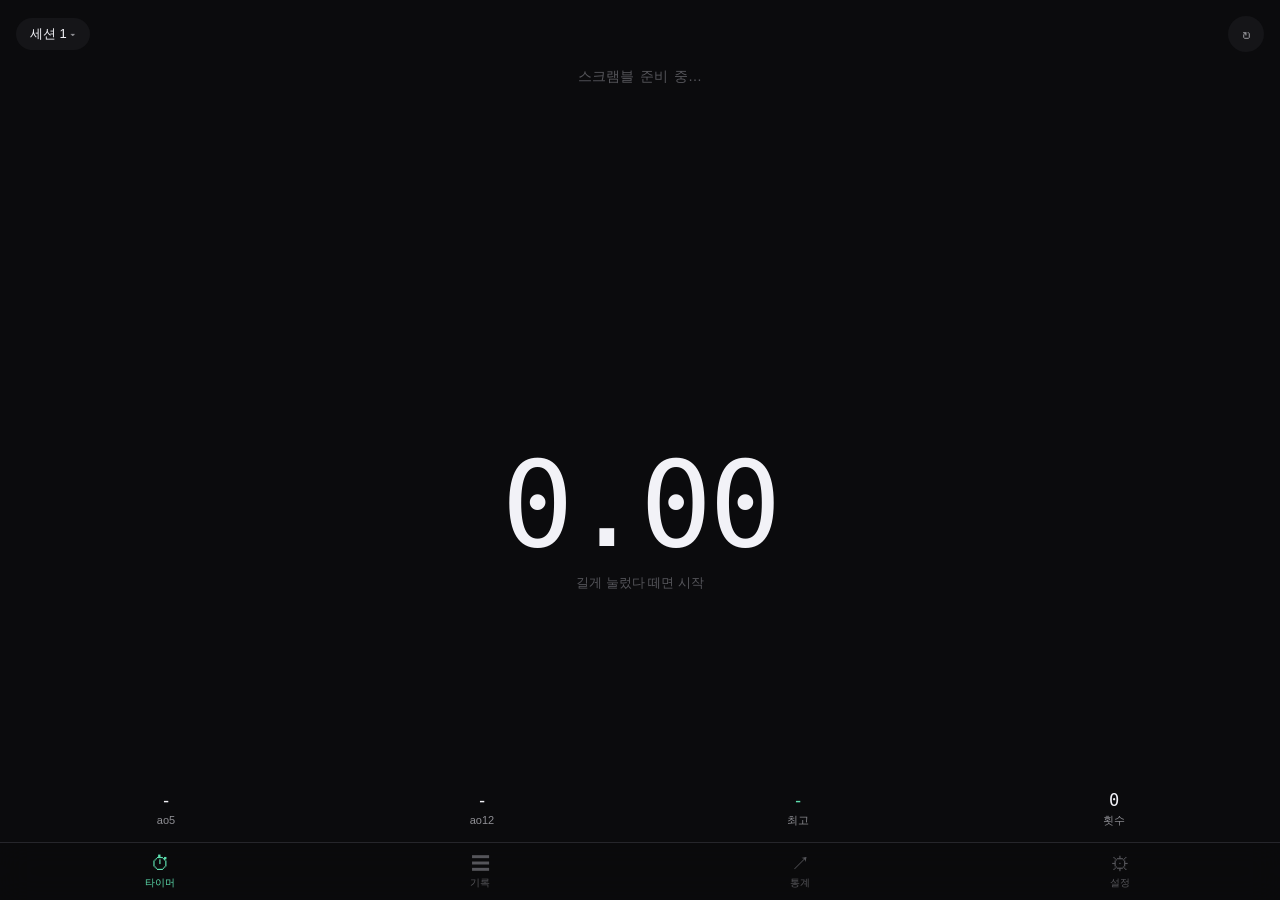
==== index.html @ 054baeaf "cubetimer 1.0.0: 3x3 큐브 타이머 웹 앱 - 길게 눌렀다 떼면 시작, 탭하면 정지 - 랜덤 상태 3x3 스크램블(cubejs) + 전개도 그림 - 15초 관찰 시간" ====
<!doctype html>
<html lang="ko">
<head>
  <meta charset="utf-8">
  <meta name="viewport" content="width=device-width, initial-scale=1, maximum-scale=1, user-scalable=no, viewport-fit=cover">
  <title>cubetimer</title>
  <meta name="description" content="3x3 큐브 타이머">
  <meta name="theme-color" content="#0b0b0d">
  <meta name="apple-mobile-web-app-capable" content="yes">
  <meta name="mobile-web-app-capable" content="yes">
  <meta name="apple-mobile-web-app-status-bar-style" content="black-translucent">
  <meta name="apple-mobile-web-app-title" content="cubetimer">
  <link rel="manifest" href="manifest.webmanifest">
  <link rel="apple-touch-icon" href="icons/apple-touch-icon.png">
  <link rel="icon" type="image/png" href="icons/icon-192.png">
  <link rel="stylesheet" href="styles.css">
</head>
<body>
  <main id="app">
    <!-- 타이머 -->
    <section class="screen on" id="screen-timer">
      <header class="timer-head fade-when-running">
        <button class="pill" id="sessionBtn" type="button"><span id="sessionName">세션 1</span> <span class="chev">▾</span></button>
        <button class="icon-btn" id="newScrBtn" type="button" aria-label="새 스크램블">↻</button>
      </header>
      <div class="scramble-box fade-when-running" id="scrambleBox">
        <div id="scrambleText" class="scramble-text">스크램블 준비 중…</div>
        <svg id="scrambleNet" class="net" viewBox="0 0 120 90" aria-label="스크램블 그림"></svg>
      </div>
      <button class="backup-banner fade-when-running hidden" id="backupBanner" type="button">백업한 지 오래됐어요 · <b>지금 백업</b></button>

      <div class="timer-zone" id="timerZone">
        <div class="insp-label" id="inspLabel"></div>
        <div class="time" id="timeDisplay">0.00</div>
        <div class="hint" id="hint">길게 눌렀다 떼면 시작</div>
        <div class="penalty hidden" id="penaltyBar">
          <button type="button" data-pen="0">OK</button>
          <button type="button" data-pen="2">+2</button>
          <button type="button" data-pen="-1">DNF</button>
          <button type="button" data-pen="del" class="danger">삭제</button>
        </div>
      </div>

      <div class="quick-stats fade-when-running" id="quickStats">
        <div><b id="qAo5">-</b><span>ao5</span></div>
        <div><b id="qAo12">-</b><span>ao12</span></div>
        <div><b id="qBest" class="mint">-</b><span>최고</span></div>
        <div><b id="qCount">0</b><span>횟수</span></div>
      </div>
    </section>

    <!-- 기록 -->
    <section class="screen scroll" id="screen-list">
      <h1>기록 <small id="listSub"></small></h1>
      <div id="solveList" class="solve-list"></div>
    </section>

    <!-- 통계 -->
    <section class="screen scroll" id="screen-stats">
      <h1>통계 <small id="statsSub"></small></h1>
      <div class="card chart-card">
        <svg id="chart" viewBox="0 0 320 140" preserveAspectRatio="none"></svg>
        <div class="legend"><span><i class="dot mint-bg"></i>기록</span><span><i class="dot white-bg"></i>ao5</span></div>
      </div>
      <div class="stat-grid" id="statGrid"></div>
    </section>

    <!-- 설정 -->
    <section class="screen scroll" id="screen-settings">
      <h1>설정</h1>

      <div class="group-title">타이머</div>
      <div class="card list">
        <label class="row"><span>15초 관찰 시간 (WCA)</span><input type="checkbox" class="toggle" data-setting="insp"></label>
        <label class="row"><span>도는 중 시간 숨기기</span><input type="checkbox" class="toggle" data-setting="hideRunning"></label>
      </div>

      <div class="group-title">스크램블</div>
      <div class="card list">
        <label class="row"><span>스크램블 표시</span><input type="checkbox" class="toggle" data-setting="showScr"></label>
        <label class="row" id="netRow"><span>스크램블 그림 표시</span><input type="checkbox" class="toggle" data-setting="showNet"></label>
      </div>
      <p class="foot">스크램블을 끄면 그림도 숨겨지고, 기록에도 스크램블이 저장되지 않아요.</p>

      <div class="group-title">알림</div>
      <div class="card list">
        <label class="row"><span>소리</span><input type="checkbox" class="toggle" data-setting="sound"></label>
        <label class="row"><span>진동 (iOS 18 이상)</span><input type="checkbox" class="toggle" data-setting="haptic"></label>
      </div>

      <div class="group-title">세션</div>
      <div class="card list">
        <button class="row" type="button" id="manageSessions"><span>세션 관리</span><span class="muted" id="settingsSession">세션 1 ›</span></button>
      </div>

      <div class="group-title">백업</div>
      <div class="card list">
        <button class="row mint" type="button" id="exportBtn"><span>기록 내보내기</span><span>⤴︎</span></button>
        <button class="row mint" type="button" id="importBtn"><span>기록 가져오기</span><span>⤵︎</span></button>
      </div>
      <p class="foot" id="backupInfo">마지막 백업: 없음</p>
      <p class="foot">홈 화면 아이콘을 지우거나 폰을 바꾸면 기록이 사라져요. 가끔 내보내서 파일 앱이나 iCloud Drive에 보관하세요. csTimer 백업 파일도 가져올 수 있어요.</p>

      <div class="group-title">기타</div>
      <div class="card list">
        <button class="row danger" type="button" id="clearSession"><span>현재 세션 기록 모두 삭제</span></button>
      </div>
      <p class="foot">cubetimer <span id="version"></span> · 스크램블: cubejs (MIT)</p>
      <input type="file" id="importFile" accept=".json,.txt,application/json,text/plain" hidden>
    </section>
  </main>

  <nav class="tabbar fade-when-running" id="tabbar">
    <button class="tab on" data-screen="timer" type="button"><span class="ti">⏱</span>타이머</button>
    <button class="tab" data-screen="list" type="button"><span class="ti">☰</span>기록</button>
    <button class="tab" data-screen="stats" type="button"><span class="ti">↗</span>통계</button>
    <button class="tab" data-screen="settings" type="button"><span class="ti">⚙︎</span>설정</button>
  </nav>

  <!-- 도는 중: 화면 어디를 눌러도 멈춤 -->
  <div class="stop-layer hidden" id="stopLayer"></div>

  <!-- 바텀 시트 -->
  <div class="sheet-backdrop hidden" id="sheetBackdrop">
    <div class="sheet" id="sheet" role="dialog" aria-modal="true"></div>
  </div>

  <div class="toast hidden" id="toast"></div>

  <!-- iOS 18 진동용 숨은 스위치 -->
  <label id="hapticLabel" class="haptic-hack" aria-hidden="true"><input type="checkbox" switch tabindex="-1"></label>

  <script src="app.js"></script>
</body>
</html>
---- styles.css ----
:root {
  --bg: #0b0b0d;
  --surface: #151518;
  --surface-2: #1d1d21;
  --line: #26262b;
  --text: #f2f2f7;
  --muted: #8e8e93;
  --faint: #55555a;
  --mint: #5ee0b0;
  --red: #ff6961;
  --orange: #ffb340;
  --mono: ui-monospace, "SF Mono", Menlo, monospace;
  --safe-top: env(safe-area-inset-top, 0px);
  --safe-bottom: env(safe-area-inset-bottom, 0px);
  --tab-h: 58px;
  color-scheme: dark;
}

* { box-sizing: border-box; -webkit-tap-highlight-color: transparent; }

html, body {
  margin: 0;
  height: 100%;
  background: var(--bg);
  color: var(--text);
  font-family: -apple-system, BlinkMacSystemFont, "Apple SD Gothic Neo", "Segoe UI", sans-serif;
  overscroll-behavior: none;
  -webkit-user-select: none;
  user-select: none;
  -webkit-touch-callout: none;
}

button { font: inherit; color: inherit; background: none; border: 0; padding: 0; cursor: pointer; }
.hidden { display: none !important; }
.mint { color: var(--mint); }
.muted { color: var(--muted); }
.danger { color: var(--red) !important; }

#app { position: fixed; inset: 0; }

.screen {
  position: absolute;
  inset: 0;
  padding: calc(var(--safe-top) + 10px) 0 calc(var(--tab-h) + var(--safe-bottom));
  display: none;
  flex-direction: column;
}
.screen.on { display: flex; }
.screen.scroll { overflow-y: auto; -webkit-overflow-scrolling: touch; display: none; }
.screen.scroll.on { display: block; }

h1 { font-size: 28px; font-weight: 700; margin: 14px 18px 12px; letter-spacing: -0.5px; }
h1 small { font-size: 13px; font-weight: 400; color: var(--muted); margin-left: 6px; letter-spacing: 0; }

/* ---------- 타이머 ---------- */
.timer-head { display: flex; justify-content: space-between; align-items: center; padding: 6px 16px 0; }
.pill { background: var(--surface); border-radius: 999px; padding: 7px 14px; font-size: 13px; }
.pill .chev { color: var(--muted); font-size: 11px; }
.icon-btn { width: 36px; height: 36px; border-radius: 50%; background: var(--surface); font-size: 18px; color: var(--muted); }

.scramble-box { padding: 14px 18px 0; text-align: center; }
.scramble-text { font-family: var(--mono); font-size: 17px; line-height: 1.55; word-spacing: 2px; min-height: 52px; }
.scramble-text.loading { color: var(--faint); font-family: inherit; font-size: 14px; }
.net { display: block; margin: 12px auto 0; width: 128px; height: 96px; }

.backup-banner {
  margin: 10px auto 0; display: block; font-size: 12px; color: var(--orange);
  background: rgba(255, 179, 64, .1); border-radius: 999px; padding: 6px 12px;
}

.timer-zone {
  flex: 1; display: flex; flex-direction: column; align-items: center; justify-content: center;
  touch-action: none; min-height: 160px;
}
.insp-label { font-size: 13px; color: var(--orange); height: 18px; }
.time {
  font-family: var(--mono); font-weight: 300; font-size: clamp(64px, 22vw, 120px);
  letter-spacing: -3px; font-variant-numeric: tabular-nums; line-height: 1.05;
  transition: color .08s;
}
.time.holding { color: var(--red); }
.time.ready { color: var(--mint); }
.time.inspecting { color: var(--orange); }
.time.inspecting.late { color: var(--red); }
.time.pb { color: var(--mint); }
.hint { font-size: 13px; color: var(--faint); margin-top: 6px; min-height: 18px; }
.hint.pb { color: var(--mint); font-weight: 600; }

.penalty { display: flex; gap: 8px; margin-top: 14px; }
.penalty button { background: var(--surface); border-radius: 10px; padding: 8px 14px; font-size: 13px; }
.penalty button.on { background: var(--surface-2); outline: 1px solid var(--muted); }

.quick-stats { display: flex; padding: 0 8px 14px; }
.quick-stats div { flex: 1; text-align: center; }
.quick-stats b { display: block; font-family: var(--mono); font-weight: 500; font-size: 17px; }
.quick-stats span { font-size: 11px; color: var(--muted); }

body.running .fade-when-running { opacity: 0; pointer-events: none; }
.fade-when-running { transition: opacity .18s; }

.stop-layer { position: fixed; inset: 0; z-index: 50; touch-action: none; }

/* ---------- 탭바 ---------- */
.tabbar {
  position: fixed; left: 0; right: 0; bottom: 0; z-index: 10;
  display: flex; background: rgba(11, 11, 13, .92); backdrop-filter: blur(16px); -webkit-backdrop-filter: blur(16px);
  border-top: .5px solid var(--line); padding-bottom: var(--safe-bottom); height: calc(var(--tab-h) + var(--safe-bottom));
}
.tab { flex: 1; display: flex; flex-direction: column; align-items: center; justify-content: center; gap: 3px; font-size: 10px; color: var(--faint); }
.tab .ti { font-size: 19px; line-height: 1; }
.tab.on { color: var(--mint); }

/* ---------- 기록 ---------- */
.solve-list { margin: 0 14px 20px; background: var(--surface); border-radius: 14px; overflow: hidden; }
.solve-row { display: flex; align-items: center; width: 100%; padding: 12px 14px; border-bottom: .5px solid var(--line); text-align: left; gap: 10px; }
.solve-row:last-child { border-bottom: 0; }
.solve-row .idx { width: 34px; color: var(--faint); font-family: var(--mono); font-size: 12px; }
.solve-row .t { flex: 1; font-family: var(--mono); font-size: 16px; }
.solve-row .d { color: var(--muted); font-size: 11px; }
.empty { color: var(--faint); font-size: 14px; padding: 18px; text-align: center; }

/* ---------- 통계 ---------- */
.card { background: var(--surface); border-radius: 14px; margin: 0 14px 10px; }
.chart-card { padding: 12px 12px 8px; }
#chart { width: 100%; height: 150px; display: block; }
.legend { display: flex; gap: 14px; font-size: 11px; color: var(--muted); padding: 6px 4px 0; }
.dot { display: inline-block; width: 8px; height: 8px; border-radius: 50%; margin-right: 5px; vertical-align: 0; }
.mint-bg { background: var(--mint); } .white-bg { background: #d1d1d6; }
.stat-grid { display: grid; grid-template-columns: 1fr 1fr; gap: 10px; margin: 0 14px 24px; }
.stat-grid div { background: var(--surface); border-radius: 14px; padding: 12px 14px; }
.stat-grid span { display: block; font-size: 11px; color: var(--muted); margin-bottom: 3px; }
.stat-grid b { font-family: var(--mono); font-weight: 500; font-size: 20px; }

/* ---------- 설정 ---------- */
.group-title { font-size: 12px; color: var(--muted); margin: 18px 30px 6px; }
.list .row {
  display: flex; justify-content: space-between; align-items: center; width: 100%;
  padding: 12px 14px; font-size: 15px; border-bottom: .5px solid var(--line); text-align: left; min-height: 48px;
}
.list .row:last-child { border-bottom: 0; }
.list .row.disabled { opacity: .4; pointer-events: none; }
.foot { font-size: 12px; color: var(--faint); margin: 6px 30px 0; line-height: 1.5; }

.toggle {
  -webkit-appearance: none; appearance: none; width: 50px; height: 30px; border-radius: 15px; margin: 0;
  background: #39393d; position: relative; transition: background .2s; flex: none; cursor: pointer;
}
.toggle::after {
  content: ""; position: absolute; top: 2px; left: 2px; width: 26px; height: 26px; border-radius: 50%;
  background: #fff; transition: transform .2s; box-shadow: 0 2px 4px rgba(0,0,0,.3);
}
.toggle:checked { background: var(--mint); }
.toggle:checked::after { transform: translateX(20px); }

/* ---------- 시트 ---------- */
.sheet-backdrop { position: fixed; inset: 0; z-index: 60; background: rgba(0,0,0,.5); display: flex; align-items: flex-end; }
.sheet {
  width: 100%; max-height: 85vh; overflow-y: auto; background: #1a1a1e; border-radius: 20px 20px 0 0;
  padding: 10px 18px calc(18px + var(--safe-bottom)); animation: up .22s ease-out;
}
@keyframes up { from { transform: translateY(40px); opacity: .4; } to { transform: none; opacity: 1; } }
.sheet .grab { width: 38px; height: 5px; border-radius: 3px; background: #48484a; margin: 0 auto 12px; }
.sheet h2 { font-size: 17px; margin: 0 0 12px; text-align: center; font-weight: 600; }
.sheet .big { font-family: var(--mono); font-size: 44px; text-align: center; font-weight: 300; }
.sheet .sub { text-align: center; color: var(--muted); font-size: 13px; margin: 4px 0 12px; }
.sheet .scr { font-family: var(--mono); font-size: 14px; line-height: 1.55; text-align: center; background: var(--surface); border-radius: 12px; padding: 12px; }
.sheet .btns { display: flex; gap: 8px; margin-top: 14px; }
.sheet .btns button { flex: 1; background: var(--surface-2); border-radius: 12px; padding: 12px 0; font-size: 14px; }
.sheet .btns button.on { outline: 1.5px solid var(--mint); color: var(--mint); }
.sheet .item { display: flex; justify-content: space-between; align-items: center; width: 100%; padding: 13px 4px; border-bottom: .5px solid var(--line); font-size: 15px; text-align: left; }
.sheet .item .count { color: var(--muted); font-size: 13px; }
.sheet .item.current { color: var(--mint); }
.sheet .wide { width: 100%; background: var(--surface-2); border-radius: 12px; padding: 13px 0; margin-top: 12px; font-size: 15px; }

/* ---------- 토스트 ---------- */
.toast {
  position: fixed; left: 50%; bottom: calc(var(--tab-h) + var(--safe-bottom) + 14px); transform: translateX(-50%);
  background: #2c2c30; color: var(--text); font-size: 13px; padding: 9px 16px; border-radius: 999px; z-index: 70;
  white-space: nowrap;
}

.haptic-hack { position: fixed; left: -100px; top: -100px; opacity: 0; pointer-events: none; }

@media (min-width: 700px) {
  .time { font-size: 120px; }
  .scramble-text { font-size: 20px; }
}
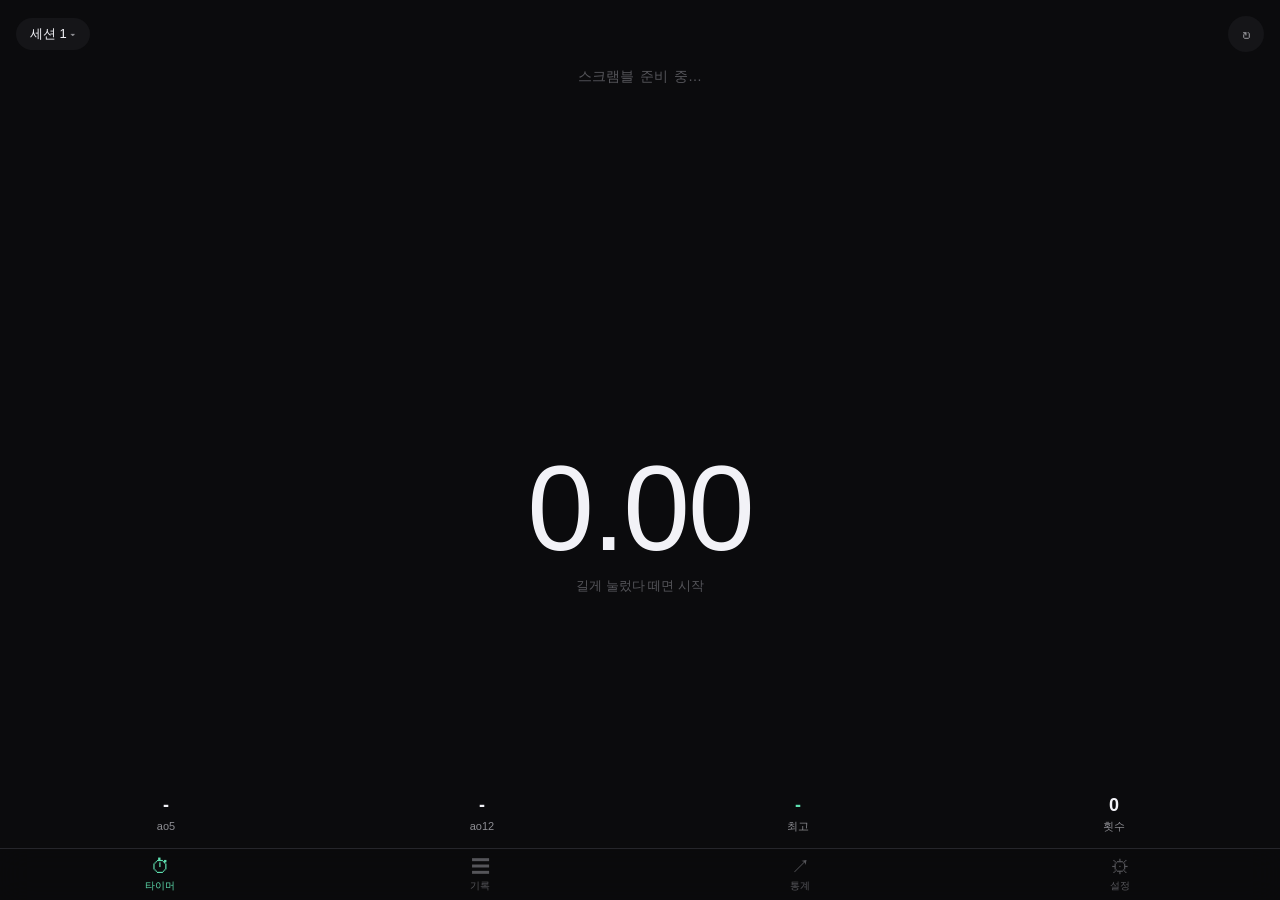
==== commit 243bb8d8: "1.0.3: 설정에 화면 정보 표시 (아래 잘림 원인 확인용) Co-Authored-By: Claude Opus 5.5 <noreply@anthropic.com>" ====
--- a/index.html
+++ b/index.html
@@ -106,6 +106,7 @@
         <button class="row danger" type="button" id="clearSession"><span>현재 세션 기록 모두 삭제</span></button>
       </div>
       <p class="foot">cubetimer <span id="version"></span> · 스크램블: cubejs (MIT)</p>
+      <p class="foot" id="screenInfo" style="font-family:var(--mono);font-size:10px"></p>
       <input type="file" id="importFile" accept=".json,.txt,application/json,text/plain" hidden>
     </section>
   </main>
--- a/styles.css
+++ b/styles.css
@@ -12,7 +12,8 @@
   --mono: ui-monospace, "SF Mono", Menlo, monospace;
   --safe-top: env(safe-area-inset-top, 0px);
   --safe-bottom: env(safe-area-inset-bottom, 0px);
-  --tab-h: 58px;
+  --tab-h: 52px;
+  --app-h: 100dvh;
   color-scheme: dark;
 }
 
@@ -36,7 +37,9 @@
 .muted { color: var(--muted); }
 .danger { color: var(--red) !important; }
 
-#app { position: fixed; inset: 0; }
+/* 아이폰 홈 화면 앱에서 화면 높이가 상태바만큼 짧게 잡히는 문제 → JS가 --app-h를 실제 화면 높이로 맞춤 */
+html, body { overflow: hidden; }
+#app { position: fixed; top: 0; left: 0; right: 0; height: var(--app-h); }
 
 .screen {
   position: absolute;
@@ -74,8 +77,9 @@
 }
 .insp-label { font-size: 13px; color: var(--orange); height: 18px; }
 .time {
-  font-family: var(--mono); font-weight: 300; font-size: clamp(64px, 22vw, 120px);
-  letter-spacing: -3px; font-variant-numeric: tabular-nums; line-height: 1.05;
+  font-family: -apple-system, BlinkMacSystemFont, "SF Pro Display", sans-serif; font-weight: 200;
+  font-size: clamp(72px, 24vw, 130px);
+  letter-spacing: -2px; font-variant-numeric: tabular-nums; line-height: 1.05;
   transition: color .08s;
 }
 .time.holding { color: var(--red); }
@@ -92,17 +96,17 @@
 
 .quick-stats { display: flex; padding: 0 8px 14px; }
 .quick-stats div { flex: 1; text-align: center; }
-.quick-stats b { display: block; font-family: var(--mono); font-weight: 500; font-size: 17px; }
+.quick-stats b { display: block; font-weight: 600; font-size: 18px; font-variant-numeric: tabular-nums; }
 .quick-stats span { font-size: 11px; color: var(--muted); }
 
 body.running .fade-when-running { opacity: 0; pointer-events: none; }
 .fade-when-running { transition: opacity .18s; }
 
-.stop-layer { position: fixed; inset: 0; z-index: 50; touch-action: none; }
+.stop-layer { position: fixed; top: 0; left: 0; right: 0; height: var(--app-h); z-index: 50; touch-action: none; }
 
 /* ---------- 탭바 ---------- */
 .tabbar {
-  position: fixed; left: 0; right: 0; bottom: 0; z-index: 10;
+  position: fixed; left: 0; right: 0; top: calc(var(--app-h) - var(--tab-h) - var(--safe-bottom)); z-index: 10;
   display: flex; background: rgba(11, 11, 13, .92); backdrop-filter: blur(16px); -webkit-backdrop-filter: blur(16px);
   border-top: .5px solid var(--line); padding-bottom: var(--safe-bottom); height: calc(var(--tab-h) + var(--safe-bottom));
 }
@@ -115,7 +119,7 @@
 .solve-row { display: flex; align-items: center; width: 100%; padding: 12px 14px; border-bottom: .5px solid var(--line); text-align: left; gap: 10px; }
 .solve-row:last-child { border-bottom: 0; }
 .solve-row .idx { width: 34px; color: var(--faint); font-family: var(--mono); font-size: 12px; }
-.solve-row .t { flex: 1; font-family: var(--mono); font-size: 16px; }
+.solve-row .t { flex: 1; font-size: 17px; font-weight: 500; font-variant-numeric: tabular-nums; }
 .solve-row .d { color: var(--muted); font-size: 11px; }
 .empty { color: var(--faint); font-size: 14px; padding: 18px; text-align: center; }
 
@@ -129,7 +133,7 @@
 .stat-grid { display: grid; grid-template-columns: 1fr 1fr; gap: 10px; margin: 0 14px 24px; }
 .stat-grid div { background: var(--surface); border-radius: 14px; padding: 12px 14px; }
 .stat-grid span { display: block; font-size: 11px; color: var(--muted); margin-bottom: 3px; }
-.stat-grid b { font-family: var(--mono); font-weight: 500; font-size: 20px; }
+.stat-grid b { font-weight: 600; font-size: 21px; font-variant-numeric: tabular-nums; }
 
 /* ---------- 설정 ---------- */
 .group-title { font-size: 12px; color: var(--muted); margin: 18px 30px 6px; }
@@ -153,7 +157,7 @@
 .toggle:checked::after { transform: translateX(20px); }
 
 /* ---------- 시트 ---------- */
-.sheet-backdrop { position: fixed; inset: 0; z-index: 60; background: rgba(0,0,0,.5); display: flex; align-items: flex-end; }
+.sheet-backdrop { position: fixed; top: 0; left: 0; right: 0; height: var(--app-h); z-index: 60; background: rgba(0,0,0,.5); display: flex; align-items: flex-end; }
 .sheet {
   width: 100%; max-height: 85vh; overflow-y: auto; background: #1a1a1e; border-radius: 20px 20px 0 0;
   padding: 10px 18px calc(18px + var(--safe-bottom)); animation: up .22s ease-out;
@@ -161,7 +165,7 @@
 @keyframes up { from { transform: translateY(40px); opacity: .4; } to { transform: none; opacity: 1; } }
 .sheet .grab { width: 38px; height: 5px; border-radius: 3px; background: #48484a; margin: 0 auto 12px; }
 .sheet h2 { font-size: 17px; margin: 0 0 12px; text-align: center; font-weight: 600; }
-.sheet .big { font-family: var(--mono); font-size: 44px; text-align: center; font-weight: 300; }
+.sheet .big { font-size: 48px; text-align: center; font-weight: 200; font-variant-numeric: tabular-nums; }
 .sheet .sub { text-align: center; color: var(--muted); font-size: 13px; margin: 4px 0 12px; }
 .sheet .scr { font-family: var(--mono); font-size: 14px; line-height: 1.55; text-align: center; background: var(--surface); border-radius: 12px; padding: 12px; }
 .sheet .btns { display: flex; gap: 8px; margin-top: 14px; }
@@ -174,7 +178,7 @@
 
 /* ---------- 토스트 ---------- */
 .toast {
-  position: fixed; left: 50%; bottom: calc(var(--tab-h) + var(--safe-bottom) + 14px); transform: translateX(-50%);
+  position: fixed; left: 50%; top: calc(var(--app-h) - var(--tab-h) - var(--safe-bottom) - 52px); transform: translateX(-50%);
   background: #2c2c30; color: var(--text); font-size: 13px; padding: 9px 16px; border-radius: 999px; z-index: 70;
   white-space: nowrap;
 }
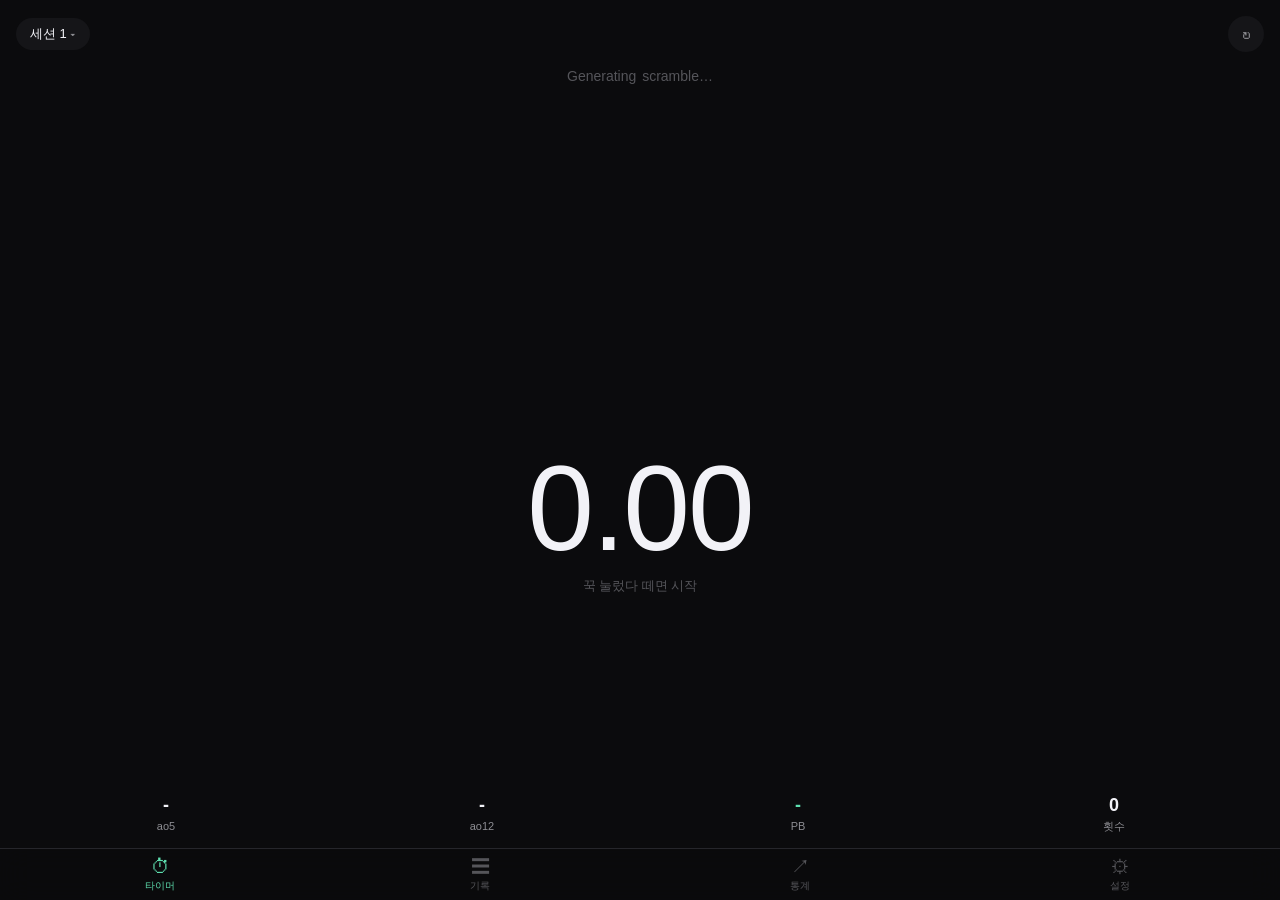
==== commit e338872f: "1.0.5: 문구 전면 수정, 솔빙 중 점 애니메이션 - WCA 15s Inspection, 8s/12s, single PB!/ao5 PB!, Generating scramble…" ====
--- a/index.html
+++ b/index.html
@@ -8,7 +8,7 @@
   <meta name="theme-color" content="#0b0b0d">
   <meta name="apple-mobile-web-app-capable" content="yes">
   <meta name="mobile-web-app-capable" content="yes">
-  <meta name="apple-mobile-web-app-status-bar-style" content="black-translucent">
+  <meta name="apple-mobile-web-app-status-bar-style" content="black">
   <meta name="apple-mobile-web-app-title" content="cubetimer">
   <link rel="manifest" href="manifest.webmanifest">
   <link rel="apple-touch-icon" href="icons/apple-touch-icon.png">
@@ -24,15 +24,15 @@
         <button class="icon-btn" id="newScrBtn" type="button" aria-label="새 스크램블">↻</button>
       </header>
       <div class="scramble-box fade-when-running" id="scrambleBox">
-        <div id="scrambleText" class="scramble-text">스크램블 준비 중…</div>
-        <svg id="scrambleNet" class="net" viewBox="0 0 120 90" aria-label="스크램블 그림"></svg>
+        <div id="scrambleText" class="scramble-text">Generating scramble…</div>
+        <svg id="scrambleNet" class="net" viewBox="0 0 120 90" aria-label="전개도"></svg>
       </div>
-      <button class="backup-banner fade-when-running hidden" id="backupBanner" type="button">백업한 지 오래됐어요 · <b>지금 백업</b></button>
+      <button class="backup-banner fade-when-running hidden" id="backupBanner" type="button">백업할 때가 됐어요 · <b>백업하기</b></button>
 
       <div class="timer-zone" id="timerZone">
         <div class="insp-label" id="inspLabel"></div>
         <div class="time" id="timeDisplay">0.00</div>
-        <div class="hint" id="hint">길게 눌렀다 떼면 시작</div>
+        <div class="hint" id="hint">꾹 눌렀다 떼면 시작</div>
         <div class="penalty hidden" id="penaltyBar">
           <button type="button" data-pen="0">OK</button>
           <button type="button" data-pen="2">+2</button>
@@ -44,7 +44,7 @@
       <div class="quick-stats fade-when-running" id="quickStats">
         <div><b id="qAo5">-</b><span>ao5</span></div>
         <div><b id="qAo12">-</b><span>ao12</span></div>
-        <div><b id="qBest" class="mint">-</b><span>최고</span></div>
+        <div><b id="qBest" class="mint">-</b><span>PB</span></div>
         <div><b id="qCount">0</b><span>횟수</span></div>
       </div>
     </section>
@@ -71,21 +71,22 @@
 
       <div class="group-title">타이머</div>
       <div class="card list">
-        <label class="row"><span>15초 관찰 시간 (WCA)</span><input type="checkbox" class="toggle" data-setting="insp"></label>
-        <label class="row"><span>도는 중 시간 숨기기</span><input type="checkbox" class="toggle" data-setting="hideRunning"></label>
+        <label class="row"><span>WCA 15s Inspection</span><input type="checkbox" class="toggle" data-setting="insp"></label>
+        <label class="row"><span>솔빙 중 타이머 숨기기</span><input type="checkbox" class="toggle" data-setting="hideRunning"></label>
       </div>
+      <p class="foot">WCA 15s Inspection: 솔빙 전 15초 동안 큐브를 살펴볼 수 있어요. 15초를 넘기면 +2, 17초를 넘기면 DNF예요.</p>
 
       <div class="group-title">스크램블</div>
       <div class="card list">
-        <label class="row"><span>스크램블 표시</span><input type="checkbox" class="toggle" data-setting="showScr"></label>
-        <label class="row" id="netRow"><span>스크램블 그림 표시</span><input type="checkbox" class="toggle" data-setting="showNet"></label>
+        <label class="row"><span>스크램블 보기</span><input type="checkbox" class="toggle" data-setting="showScr"></label>
+        <label class="row" id="netRow"><span>전개도 표시</span><input type="checkbox" class="toggle" data-setting="showNet"></label>
       </div>
-      <p class="foot">스크램블을 끄면 그림도 숨겨지고, 기록에도 스크램블이 저장되지 않아요.</p>
+      <p class="foot">스크램블을 끄면 전개도도 숨겨지고, 기록에 스크램블이 저장되지 않아요.</p>
 
       <div class="group-title">알림</div>
       <div class="card list">
         <label class="row"><span>소리</span><input type="checkbox" class="toggle" data-setting="sound"></label>
-        <label class="row"><span>진동 (iOS 18 이상)</span><input type="checkbox" class="toggle" data-setting="haptic"></label>
+        <label class="row"><span>햅틱</span><input type="checkbox" class="toggle" data-setting="haptic"></label>
       </div>
 
       <div class="group-title">세션</div>
@@ -103,10 +104,9 @@
 
       <div class="group-title">기타</div>
       <div class="card list">
-        <button class="row danger" type="button" id="clearSession"><span>현재 세션 기록 모두 삭제</span></button>
+        <button class="row danger" type="button" id="clearSession"><span>이 세션 기록 비우기</span></button>
       </div>
       <p class="foot">cubetimer <span id="version"></span> · 스크램블: cubejs (MIT)</p>
-      <p class="foot" id="screenInfo" style="font-family:var(--mono);font-size:10px"></p>
       <input type="file" id="importFile" accept=".json,.txt,application/json,text/plain" hidden>
     </section>
   </main>
--- a/styles.css
+++ b/styles.css
@@ -44,12 +44,13 @@
 .screen {
   position: absolute;
   inset: 0;
+  overflow-x: hidden;
   padding: calc(var(--safe-top) + 10px) 0 calc(var(--tab-h) + var(--safe-bottom));
   display: none;
   flex-direction: column;
 }
 .screen.on { display: flex; }
-.screen.scroll { overflow-y: auto; -webkit-overflow-scrolling: touch; display: none; }
+.screen.scroll { overflow-x: hidden; overflow-y: auto; -webkit-overflow-scrolling: touch; display: none; }
 .screen.scroll.on { display: block; }
 
 h1 { font-size: 28px; font-weight: 700; margin: 14px 18px 12px; letter-spacing: -0.5px; }
@@ -138,7 +139,7 @@
 /* ---------- 설정 ---------- */
 .group-title { font-size: 12px; color: var(--muted); margin: 18px 30px 6px; }
 .list .row {
-  display: flex; justify-content: space-between; align-items: center; width: 100%;
+  display: flex; gap: 12px; justify-content: space-between; align-items: center; width: 100%;
   padding: 12px 14px; font-size: 15px; border-bottom: .5px solid var(--line); text-align: left; min-height: 48px;
 }
 .list .row:last-child { border-bottom: 0; }
@@ -189,3 +190,13 @@
   .time { font-size: 120px; }
   .scramble-text { font-size: 20px; }
 }
+
+/* 솔빙 중 타이머 숨기기: 숫자 대신 점 3개 */
+.solving-dots { display: inline-flex; gap: 18px; align-items: center; height: 1em; }
+.solving-dots i {
+  width: 16px; height: 16px; border-radius: 50%; background: var(--text);
+  animation: solving 1.2s ease-in-out infinite;
+}
+.solving-dots i:nth-child(2) { animation-delay: .2s; }
+.solving-dots i:nth-child(3) { animation-delay: .4s; }
+@keyframes solving { 0%, 80%, 100% { opacity: .2; transform: scale(.8); } 40% { opacity: 1; transform: scale(1); } }
